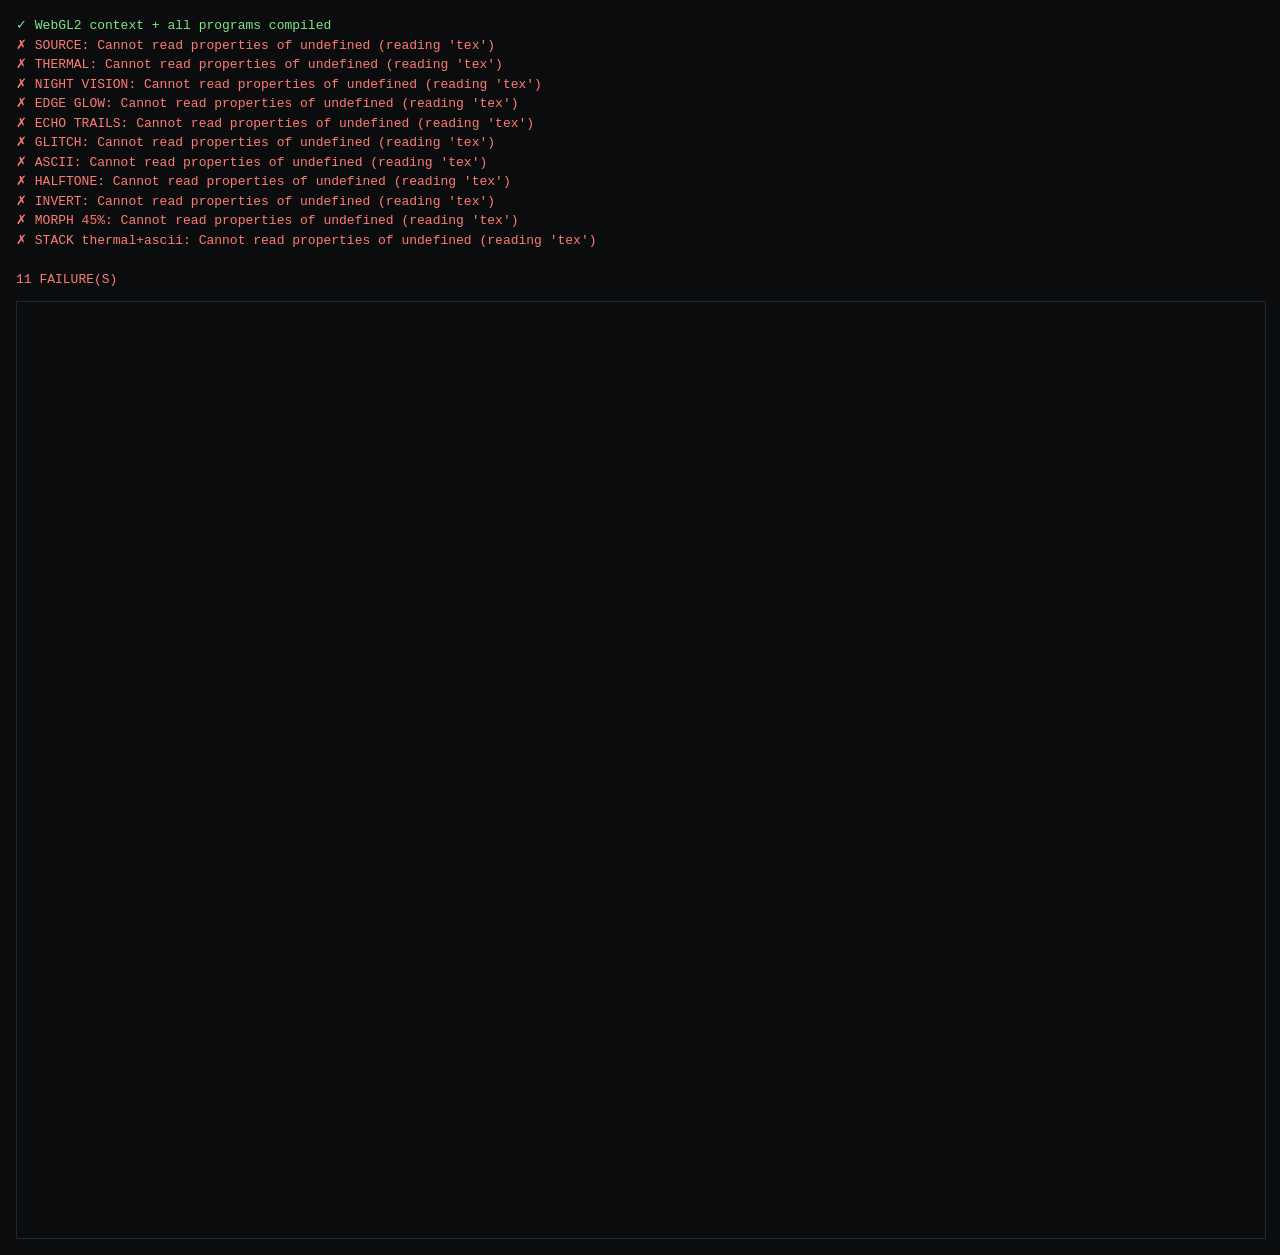
==== docs/selftest.html @ 03fbd92a "Pinch Vision: gesture-driven camera effects, desktop and web Python/OpenCV app where each hand is a " ====
<!doctype html>
<html lang="en">
<head>
<meta charset="utf-8">
<title>Pinch Vision — shader self-test</title>
<style>
  body { background:#0b0c0e; color:#e9edf2; font:13px ui-monospace,Menlo,monospace; margin:16px; }
  #log { white-space:pre-wrap; line-height:1.5; }
  .ok { color:#7ee787; } .bad { color:#ff7b72; }
  canvas { display:block; margin-top:12px; max-width:100%; border:1px solid #23262b; }
</style>
</head>
<body>
<div id="log">running…</div>
<canvas id="sheet" width="1280" height="960"></canvas>
<script type="module">
import { Renderer, EFFECTS } from './effects.js';

const log = document.getElementById('log');
const lines = [];
const say = (msg, cls = '') => {
  lines.push(cls ? `<span class="${cls}">${msg}</span>` : msg);
  log.innerHTML = lines.join('\n');
};

// A stand-in for the camera: skin-toned face and hand, blown-out bright wall,
// a cold blue object — the same scene the Python contact sheet used.
const src = document.createElement('canvas');
src.width = 640; src.height = 360;
{
  const c = src.getContext('2d');
  c.fillStyle = '#eeeeee'; c.fillRect(0, 0, 640, 360);
  c.fillStyle = '#4b5059'; c.fillRect(0, 285, 640, 75);
  c.fillStyle = '#3cb4e6'; c.beginPath(); c.arc(100, 110, 45, 0, 7); c.fill();
  c.fillStyle = '#cd9e7a'; c.beginPath(); c.ellipse(280, 165, 60, 80, 0, 0, 7); c.fill();
  c.fillStyle = '#2a2622'; c.beginPath(); c.ellipse(280, 100, 65, 45, 0, 3.14, 6.28); c.fill();
  c.fillStyle = '#8c3c46'; c.fillRect(215, 250, 135, 60);
  c.fillStyle = '#cd9e7a'; c.beginPath(); c.ellipse(450, 210, 35, 55, .35, 0, 7); c.fill();
}

const view = document.createElement('canvas');
let renderer;
try {
  renderer = new Renderer(view);
  say('✓ WebGL2 context + all programs compiled', 'ok');
} catch (err) {
  say(`✗ ${err.message}`, 'bad');
  throw err;
}

const sheet = document.getElementById('sheet').getContext('2d');
sheet.fillStyle = '#0b0c0e';
sheet.fillRect(0, 0, 1280, 960);

const cells = [{ label: 'SOURCE', slots: [] }];
for (const fx of EFFECTS) cells.push({ label: fx.name, slots: [{ effect: fx.id, amount: 0.9 }] });
cells.push({ label: 'MORPH 45%', slots: [{ morph: { from: 'edge', to: 'echo', mix: 0.45 }, amount: 1 }] });
cells.push({ label: 'STACK thermal+ascii', slots: [
  { effect: 'thermal', amount: 0.9 }, { effect: 'ascii', amount: 0.85 }] });

const COLS = 4, CW = 320, CH = 180;
let failures = 0;

for (let i = 0; i < cells.length; i++) {
  const { label, slots } = cells[i];
  const t0 = performance.now();
  try {
    // Two passes so stateful effects (echo) have history to work with.
    renderer.draw(src, slots, { mirror: false, time: i * 0.1 });
    renderer.draw(src, slots, { mirror: false, time: i * 0.1 + 0.05 });
  } catch (err) {
    failures++;
    say(`✗ ${label}: ${err.message}`, 'bad');
    continue;
  }
  const err = renderer.gl.getError();
  const ms = (performance.now() - t0) / 2;
  if (err !== 0) { failures++; say(`✗ ${label}: gl error ${err}`, 'bad'); }
  else say(`✓ ${label.padEnd(22)} ${ms.toFixed(2)} ms/frame`, 'ok');

  const x = (i % COLS) * CW, y = Math.floor(i / COLS) * CH;
  sheet.drawImage(view, x, y, CW, CH);
  sheet.fillStyle = 'rgba(0,0,0,.6)'; sheet.fillRect(x, y, CW, 20);
  sheet.fillStyle = '#e9edf2'; sheet.font = '12px monospace';
  sheet.fillText(label, x + 8, y + 14);
}

say(failures ? `\n${failures} FAILURE(S)` : '\nALL PASS', failures ? 'bad' : 'ok');
window.__selftest = { failures, done: true };
</script>
</body>
</html>
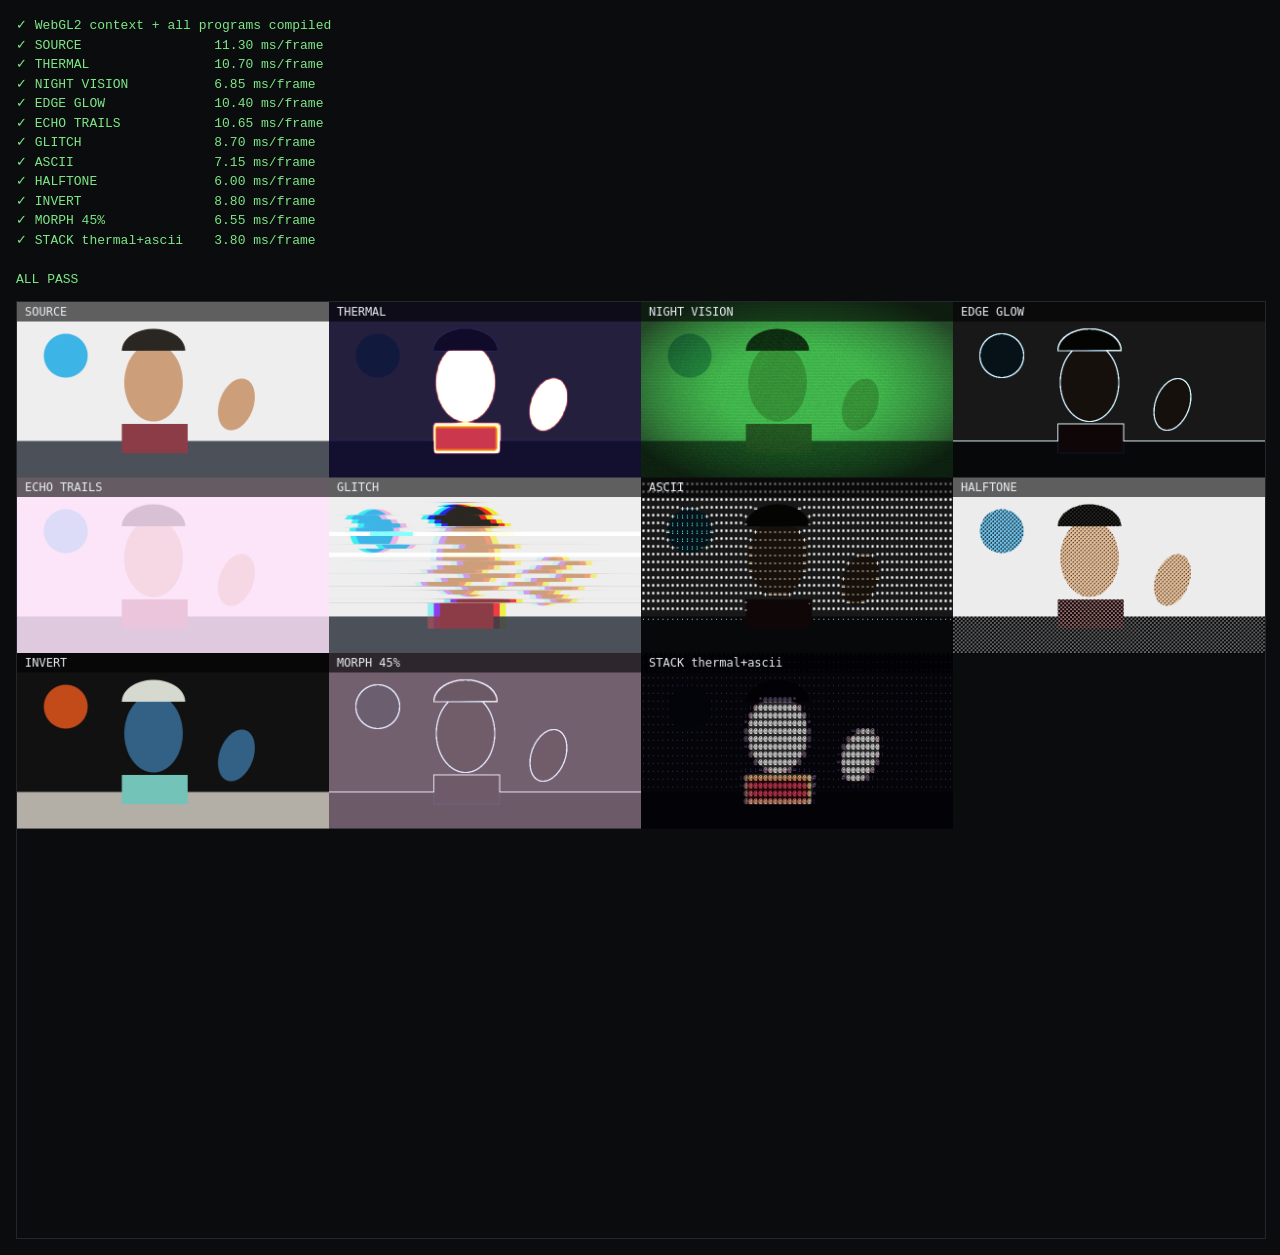
==== commit 238eced5: "Fix renderer drawing before any setSize call draw() assumed the framebuffer pool already existed, so" ====
--- a/docs/selftest.html
+++ b/docs/selftest.html
@@ -48,6 +48,8 @@
   throw err;
 }
 
+renderer.setSize(src.width, src.height);
+
 const sheet = document.getElementById('sheet').getContext('2d');
 sheet.fillStyle = '#0b0c0e';
 sheet.fillRect(0, 0, 1280, 960);
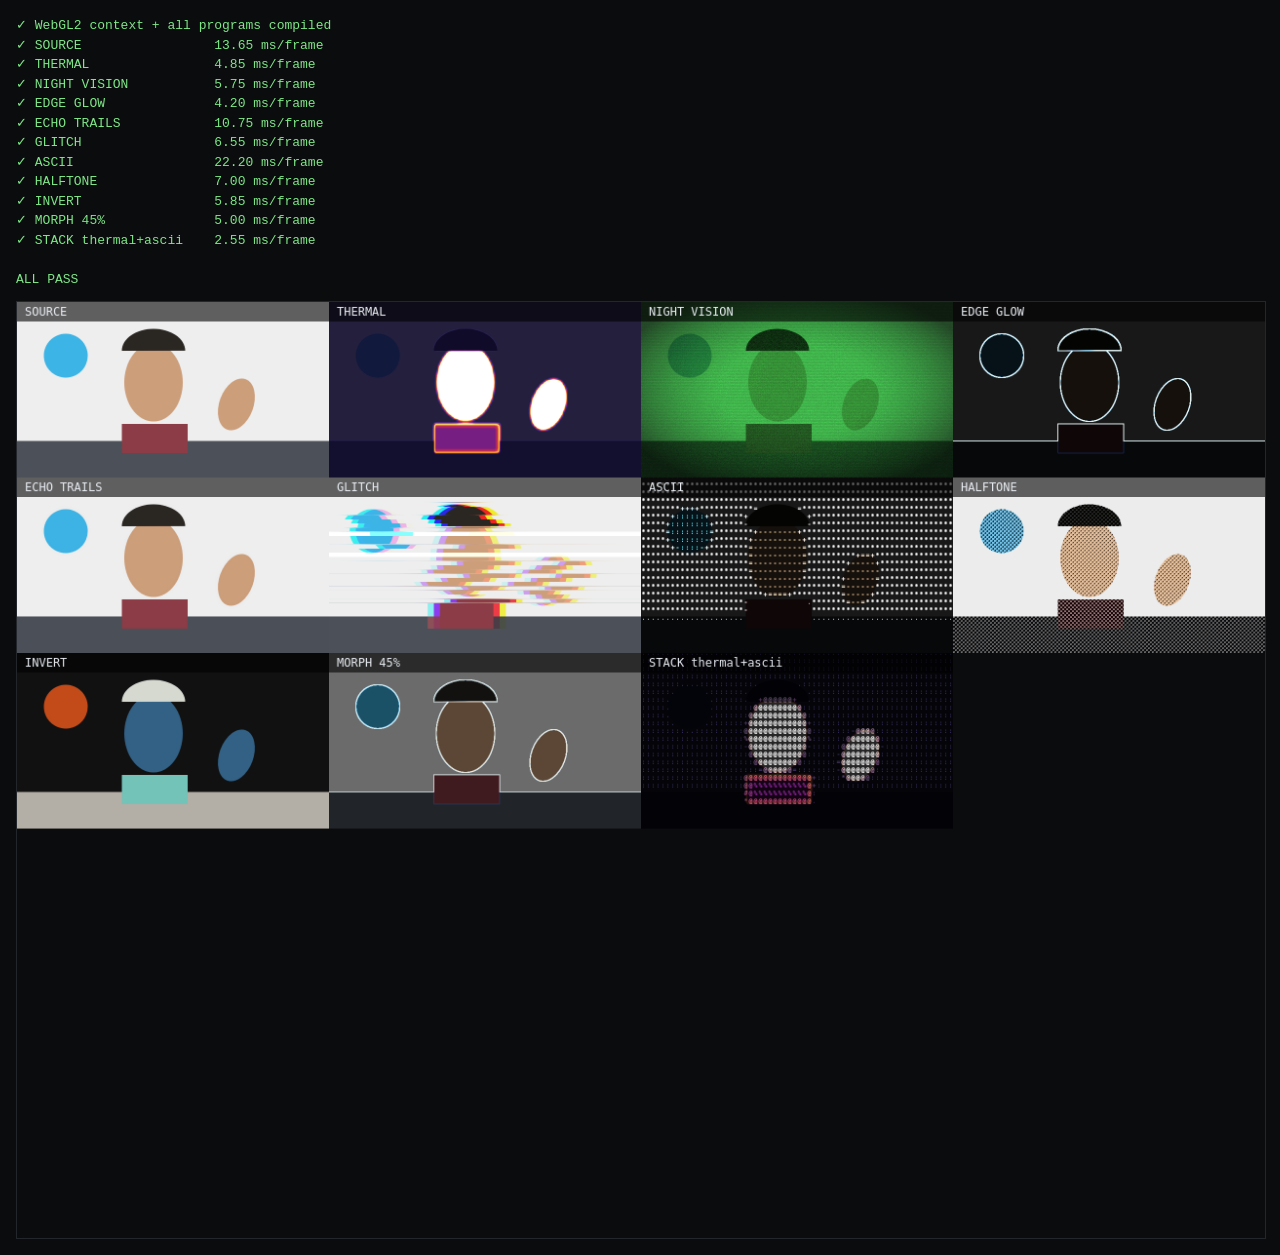
==== commit 7300d3c2: "Cache-bust the self-test's module import The harness kept testing a cached copy of effects.js, so fi" ====
--- a/docs/selftest.html
+++ b/docs/selftest.html
@@ -14,7 +14,9 @@
 <div id="log">running…</div>
 <canvas id="sheet" width="1280" height="960"></canvas>
 <script type="module">
-import { Renderer, EFFECTS } from './effects.js';
+// Cache-bust so a test run always exercises the deployed file, not a
+// copy the browser held on to from a previous version.
+const { Renderer, EFFECTS } = await import(`./effects.js?t=${Date.now()}`);
 
 const log = document.getElementById('log');
 const lines = [];
